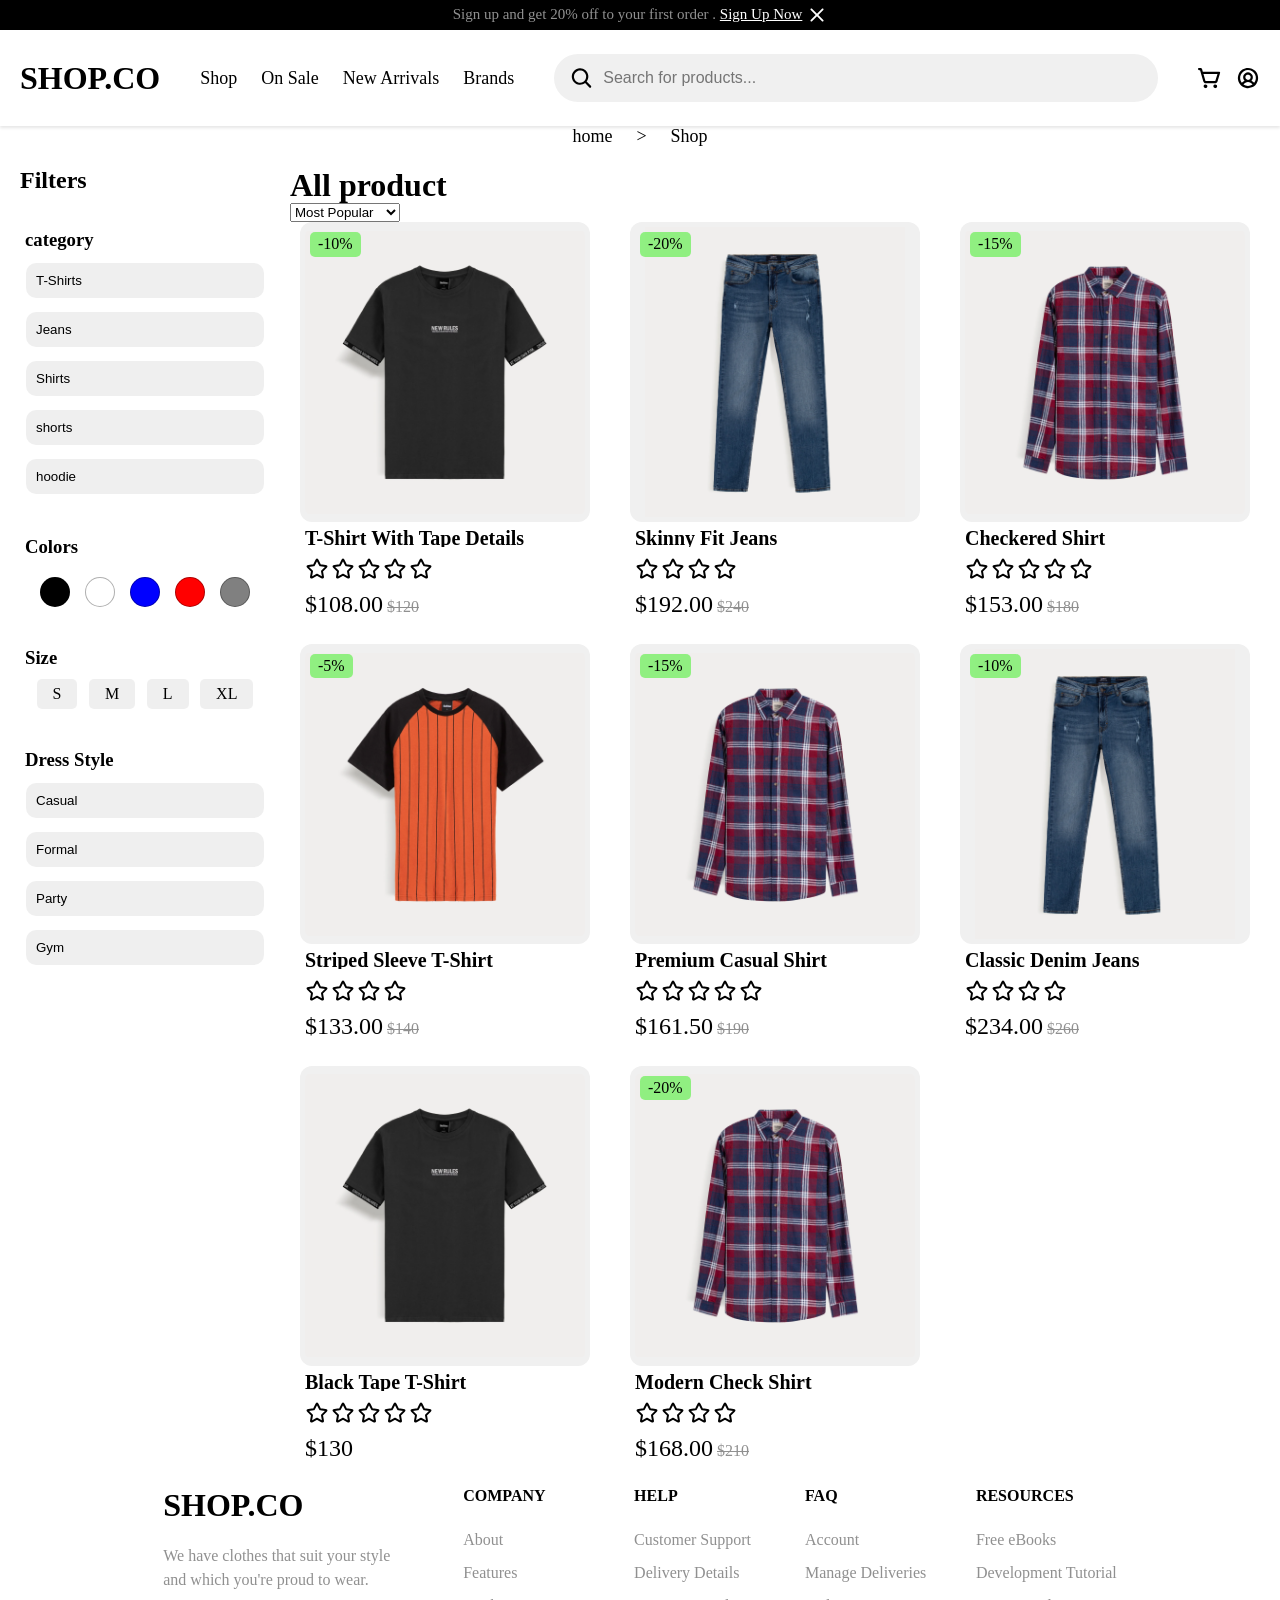
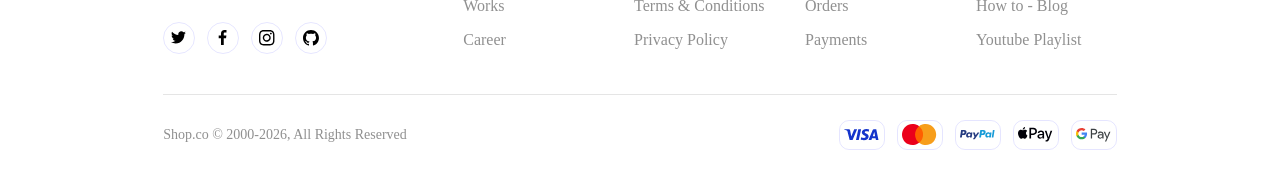
==== pages/Shop.html @ d38e72fc "refactor: unify category and style filters into single toggle function" ====
<!DOCTYPE html>
<html lang="en">

<head>
    <meta charset="UTF-8">
    <meta name="viewport" content="width=device-width, initial-scale=1.0">
    <link rel="stylesheet" href="../assets/css/variable.css">
    <link rel="stylesheet" href="../assets/css/style.css">
    <link rel="stylesheet" href="../assets/css/shop.css">
    <title>shop - SHOP.CO</title>
</head>

<body>
    <header></header>
    <main>
        <nav class="breadcrumb">
            <a href="../index.html">home</a>
            <span>></span>
            <span class="breadcrumb-current">Shop</span>
        </nav>

        <div class="shop-layout">
            <aside class="filters-sidebar">
                <h2>Filters</h2>
                <!-- category -->
                <div class="filter-group">
                    <h3>category</h3>
                    <ul class="filter-list" id="category-filter">
                        <li><button type="button" data-category="t-shirts">T-Shirts</button></li>
                        <li><button type="button" data-category="jeans">Jeans</button></li>
                        <li><button type="button" data-category="shirts">Shirts</button></li>
                        <li><button type="button" data-category="shorts">shorts</button></li>
                        <li><button type="button" data-category="hoodies">hoodie</button></li>
                    </ul>
                </div>

                <!-- colors -->
                <div class="filter-group">
                    <h3>Colors</h3>
                    <div class="color-filter-list" id="color-filter">
                        <label class="color-swatch">
                            <input type="checkbox" value="black" hidden>
                            <span style="background-color: black;"></span>
                        </label>
                        <label class="color-swatch">
                            <input type="checkbox" value="white" hidden>
                            <span style="background-color: white;"></span>
                        </label>
                        <label class="color-swatch">
                            <input type="checkbox" value="blue" hidden>
                            <span style="background-color: blue;"></span>
                        </label>
                        <label class="color-swatch">
                            <input type="checkbox" value="red" hidden>
                            <span style="background-color: red;"></span>
                        </label>
                        <label class="color-swatch">
                            <input type="checkbox" value="gray" hidden>
                            <span style="background-color: gray;"></span>
                        </label>
                    </div>
                </div>
                <!-- size -->
                <div class="filter-group">
                    <h3>Size</h3>
                    <div class="size-filter-list" id="size-filter">
                        <label class="size-swatch"><input type="checkbox" value="S" hidden><span>S</span></label>
                        <label class="size-swatch"><input type="checkbox" value="M" hidden><span>M</span></label>
                        <label class="size-swatch"><input type="checkbox" value="L" hidden><span>L</span></label>
                        <label class="size-swatch"><input type="checkbox" value="XL" hidden><span>XL</span></label>
                    </div>
                </div>
                <!-- styles -->
                <div class="filter-group">
                    <h3>Dress Style</h3>
                    <ul class="filter-list" id="style-filter">
                        <li><button type="button" data-style="casual">Casual</button></li>
                        <li><button type="button" data-style="formal">Formal</button></li>
                        <li><button type="button" data-style="party">Party</button></li>
                        <li><button type="button" data-style="gym">Gym</button></li>
                    </ul>
                </div>
            </aside>
            <div class="product-area">

                <div class="products-area-header">
                    <h1 class="product-title">All product</h1>
                    <select name="" id="" class="sort-select">
                        <option value="popular">Most Popular</option>
                        <option value="low-price">Lowest Price</option>
                        <option value="high-price">Highest Price</option>
                        <option value="high-rating">Highest Rating</option>
                    </select>
                </div>
                <div class="products-grid" id="products-grid"></div>
            </div>

        </div>
    </main>
    <footer></footer>

    <script type="module" src="../assets/js/pages/shop.js"></script>
</body>

</html>
---- assets/css/variable.css ----
:root {
  /* background colors */
  --bg-primary: #ffffff;
  --bg-secondary: #f2f0f1;
  --bg-cards-h: #f0eeed;
  --bg-cards-l: #f0f0f0;
  --bg-cards-lighter:  #00000010;
  --bg-black: #000000;

  --bor-blk-liter: #00000036;
  /* text colors */
  --txt-primary: #000;
  --txt-secondary: #909090;
  --txt-white: #ffffff;

  /* accent */
  --green-phosphory:#33f11680;
  --validation-color:#33f11680;

  /* layout */
  --header-height: 126px;
  --header-height-mobile: 100px;
}
---- assets/css/style.css ----
* {
  padding: 0;
  margin: 0;
  box-sizing: border-box;
}
button {
  cursor: pointer;
}

body {
  overflow-x: hidden;
  display: flex;
  flex-direction: column;
  align-items: center;
  font-family: Cambria, Cochin, Georgia, Times, "Times New Roman", serif;
  line-height: 1.15;
}

ul {
  list-style: none;
}
.icon svg {
  width: 100%;
  height: 100%;
  display: block;
}
header {
  width: 100%;
  display: flex;
  flex-direction: column;
  align-items: center;
  position: fixed;
  top: 0px;
  left: 0;
  right: 0;
  z-index: 2;
  background-color: var(--bg-primary);
  box-shadow: 0px 2px 3px #0000001a;
}
.alertBar {
  width: 100%;
  height: 30px;
  background-color: var(--bg-black);
  display: flex;
  align-items: center;
  justify-content: center;
  gap: 5px;
  color: var(--txt-secondary);
  font-size: clamp(12px, 2vw, 15px);

  & a {
    color: var(--txt-white);
  }

  & button {
    width: 20px;
    height: 20px;
    background-color: transparent;
    border: none;
    & object {
      pointer-events: none;
    }
  }
}
/*
---------------------------------------------------------------------------- Header
 */
.header {
  width: 100%;
  height: 96px;
  padding-inline: 20px;
  position: relative;
  display: flex;
  justify-content: space-between;
  align-items: center;
  max-width: 1320px;
  flex-wrap: wrap;
}
.logo {
  font-size: clamp(25px, 4vw, 32px);
  font-weight: 700;
  font-family: Cambria, Cochin, Georgia, Times, "Times New Roman", serif;
}
nav {
  display: flex;
  align-items: center;
  gap: 24px;
  font-size: clamp(10px, 4vw, 18px);
  font-weight: lighter;
  margin-inline: 40px;

  & a {
    text-decoration: none;
    color: var(--txt-primary);
  }
}

.nav-control-checkbox {
  display: none;
}
.nav-control-label {
  display: none;
}
.nav-control-label div {
  transition: 0.3s ease;
}

@media (max-width: 768px) {
  .header {
    height: 70px;
  }
  .logo {
    flex: 1 1 0%;
    padding-inline-start: 20px;
  }
  nav {
    position: absolute;
    z-index: 1000;
    top: 70px;
    inset-inline-start: 0;
    height: calc(100dvh - 70px);
    flex-direction: column;
    margin-inline: 0;
    width: 60%;
    background-color: var(--bg-cards-l);
    padding: 10px;
    border: 1px solid #0000001a;
    transform: translateX(-100%);
    display: none;

    transition: transform 0.5s ease-in-out;

    & a {
      padding: 15px;
      width: 100%;
      border-radius: 10px;
      border: 1px solid #0000001a;
      &:hover {
        cursor: pointer;
        background-color: #0000001a;
      }
    }
  }
  .nav-control-label {
    width: 20px;
    height: 12px;
    cursor: pointer;
    position: relative;
    display: block;

    & div {
      width: 100%;
      height: 3px;
      background-color: black;
      position: absolute;
      transform: translateY(-50%);
      border-radius: 5px;
      &:nth-child(1) {
        top: 0;
      }
      &:nth-child(2) {
        top: 50%;
      }
      &:nth-child(3) {
        top: 100%;
      }
    }
  }

  .nav-control-checkbox:checked ~ nav {
    transform: translateX(0);
    display: flex;
  }

  .nav-control-checkbox:checked ~ .nav-control-label {
    & div:nth-child(1) {
      top: 50%;
      transform: translateY(-50%) rotate(45deg);
    }
    & div:nth-child(2) {
      opacity: 0;
    }
    & div:nth-child(3) {
      top: 50%;
      transform: translateY(-50%) rotate(-45deg);
    }
  }
}
.head-tool {
  flex: 1 1 0%;
  display: flex;
  align-items: center;
  justify-content: space-between;
}
@media (max-width: 768px) {
  .head-tool {
    flex: none;
    gap: 20px;
  }
}
.search-console {
  padding: 12px;
  padding-inline: 16px;
  border-radius: 50px;
  background-color: var(--bg-cards-l);
  display: flex;
  align-items: center;
  flex: 1 1 0%;

  & input {
    border: none;
    background-color: transparent;
    padding-inline-start: 10px;
    outline: none;
    width: 100%;
    height: 100%;
    font-size: clamp(10px, 4vw, 16px);
  }
}
@media (max-width: 768px) {
  .search-console {
    background-color: transparent;
    flex: none;
    padding: 0px;
  }
  .search-console input {
    display: none;
  }
}
.icon-search {
  width: 24px;
  height: 24px;
  background-color: transparent;
  border: none;
  & object {
    pointer-events: none;
    opacity: 0.4;
  }
}
@media (max-width: 768px) {
  .icon-search object {
    opacity: 1;
  }
}
.cart-and-prof-cover {
  display: flex;
  align-items: center;
  justify-content: center;
  gap: 14px;
  margin-inline-start: 40px;
}

@media (max-width: 768px) {
  .cart-and-prof-cover {
    margin-inline-start: 0;
  }
}

.head-cart,
.head-prof {
  width: 24px;
  height: 24px;
  background-color: transparent;
  border: none;
  & object {
    pointer-events: none;
  }
}
/*
---------------------------------------------------------------------------- main
 */

main {
  width: 100%;
  display: flex;
  flex-direction: column;
  align-items: center;
  margin-top: var(--header-height);
}
@media (max-width: 768px) {
  main {
    margin-top: var(--header-height-mobile);
  }
}
.hero {
  width: 100%;
  display: flex;
  justify-content: center;
  overflow: hidden;
  background-color: var(--bg-secondary);
}
.max-width-cover {
  display: flex;
  width: 100%;
  max-width: 1320px;
  height: 100%;
}
.info {
  width: 50%;
  padding-top: 60px;
  padding-bottom: 120px;
  display: flex;
  flex-direction: column;
  justify-content: space-between;
  padding-inline: 20px;
  & div {
    width: 100%;
  }
}
.hero-bold-text {
  font-size: clamp(20px, 5vw, 64px);
  font-weight: bold;
}
.hero-description {
  font-size: clamp(10px, 4vw, 16px);
  color: var(--txt-secondary);
}

.hero-btn-shop-now {
  width: 210px;
  height: 50px;
  border-radius: 60px;
  color: var(--txt-white);
  background-color: var(--bg-black);
  border: none;
}

.key-features-cover {
  display: flex;
  align-items: center;
  justify-content: space-evenly;

  & div {
    display: flex;
    flex-direction: column;
    font-size: clamp(15px, 5vw, 40px);

    & small {
      font-size: clamp(12px, 4vw, 15px);
    }
  }
}
.hero-image {
  width: 50%;
  position: relative;

  & img {
    width: 100%;
    height: 100%;
    display: block;
    object-fit: cover;
    object-position: bottom;
    user-select: none;
  }
}
.obj-star-1 {
  position: absolute;
  top: 86px;
  inset-inline-end: 20px;
  width: 90px;
  user-select: none;
}
.obj-star-2 {
  position: absolute;
  top: 280px;
  inset-inline-start: 20px;
  width: 46px;
  user-select: none;
}

@media (min-width: 769px) and (max-width: 1025px) {
  .obj-star-1 {
    inset-inline-end: 20px;
  }

  .obj-star-2 {
    inset-inline-start: 20px;
  }
  .info {
    padding: 20px 10px;
  }
}
@media (max-width: 768px) {
  .max-width-cover {
    flex-direction: column;
  }
  .info {
    width: 100%;
    padding: 40px 20px;
    gap: 25px;
    justify-content: flex-start;
  }
  .hero-image {
    width: 100%;
    height: auto;
  }
  .hero-bold-text {
    line-height: 1;
  }
  .obj-star-1 {
    width: 60px;
    top: 40px;
    inset-inline-end: 20px;
  }

  .obj-star-2 {
    width: 40px;
    top: 220px;
    inset-inline-start: 20px;
  }
}
@media (max-width: 600px) {
  .key-features-cover {
    display: grid;
    grid-template-columns: repeat(2, 1fr);
    gap: 20px;
    & div:last-child {
      grid-column: span 2;
    }
  }
}

/* 
---------------------------------------------------------------------------- companies 
*/

.companies {
  width: 100%;
  height: auto;
  padding-block: 30px;
  background-color: var(--bg-black);
  display: flex;
  align-items: center;
  justify-content: space-evenly;
  flex-wrap: wrap;
}
/* vectosr */
.obj-versace {
  height: 36px;
  width: 167px;
}
.obj-zara {
  width: 91px;
  height: 38px;
}

.obj-gucci {
  width: 156px;
  height: 36px;
}

.obj-prada {
  width: 194px;
  height: 32px;
}

@media (max-width: 768px) {
  .companies {
    padding-block: 10px;
  }
  .obj-versace {
    width: 100px;
  }
  .obj-zara {
    width: 50px;
  }
  .obj-gucci {
    width: 95px;
  }
  .obj-prada {
    width: 100px;
  }
}
/* 
---------------------------------------------------------------------------- new arrivals 
*/

.product-section {
  width: 100%;
  display: flex;
  justify-content: center;
  padding-block: 30px;
}
.product-section-container {
  width: 100%;
  max-width: 1320px;
  display: flex;
  flex-direction: column;
  align-items: center;
  gap: 50px;
}
.product-section-title {
  font-size: clamp(14px, 4vw, 48px);
  font-weight: bold;
}
/* slider */

.slider-wrapper {
  width: 100%;
  position: relative;
}
.slider-viewport {
  width: 100%;
  overflow: hidden;
}
/* ul */
.slider-track {
  --items-per-view: 4;

  width: 100%;
  display: flex;
  align-items: center;
  justify-content: flex-start;
  padding: 0;
  margin: 0;
  list-style: none;
  transition: transform 0.5s ease-in-out;
}

/* tablet */
@media (max-width: 900px) {
  .slider-track {
    --items-per-view: 2;
  }
}
/* mobile */
@media (max-width: 600px) {
  .slider-track {
    --items-per-view: 1;
  }
}
/* li */
.product-card {
  flex: 0 0 calc((100% / var(--items-per-view)) - 20px);
  margin: 0 10px;
  box-sizing: border-box;
}
.prd-card-img {
  width: 100%;
  height: 300px;
  padding: 5px;
  overflow: hidden;
  background-color: var(--bg-cards-l);
  border-radius: 12px;
  display: flex;
  align-items: center;
  justify-content: center;
  position: relative;

  & img {
    width: 100%;
    height: 100%;
    border-radius: 10px;
    object-fit: contain;
    object-position: center;
    user-select: none;
  }
}
.discount-badge {
  position: absolute;
  top: 10px;
  inset-inline-start: 10px;
  padding: 3px 8px;
  border-radius: 5px;
  background-color: var(--green-phosphory);
}
.product-info {
  width: 100%;
  padding: 5px;
  display: flex;
  flex-direction: column;
  gap: 10px;
}
.product-name {
  font-weight: bold;
  font-size: clamp(14px, 4vw, 20px);

  height: 20px;
  display: -webkit-box;
  line-clamp: 2;
  -webkit-line-clamp: 2;
  -webkit-box-orient: vertical;
  overflow: hidden;
}
/* استایل ستاره ها */
.stars-container,
.review-rating {
  display: flex;
  align-items: center;
  gap: 2px;
}

.rating-star {
  width: 24px;
  height: 24px;
}

.rating-star object {
  width: 100%;
  height: 100%;
  pointer-events: none;
}

.price {
  font-size: clamp(14px, 4vw, 24px);
}

.old-price {
  color: var(--txt-secondary);
  text-decoration: line-through;
}

/*slider btn */

.slider-btn-container {
  display: flex;
  gap: 8px;
}
.slider-arrow {
  width: 35px;
  height: 35px;
  display: flex;
  align-items: center;
  justify-content: center;
  border: none;
  color: var(--txt-primary);
  cursor: pointer;
  border-radius: 50%;
  background-color: var(--bg-secondary);
  box-shadow: 1px 1px 2px rgba(131, 129, 129, 0.726);
  padding: 5px;
  user-select: none;
  transition: all 0.3s;

  &:hover {
    transform: scale(1.1);
  }
}

.slider-arrow span {
  width: 100%;
  height: 100%;
  pointer-events: none;
}

.slider-arrow:disabled {
  opacity: 0.5;
  cursor: not-allowed;
  background-color: var(--bg-cards-l);
  transform: scale(1);
}
/* 
---------------------------------------------------------------------------- Dress Style
*/
.dress-style-section {
  width: 100%;
  display: flex;
  justify-content: center;
  padding-block: 60px;
}

.dress-style-container {
  width: 100%;
  max-width: 1320px;
  padding: 40px;
  border-radius: 20px;
  background-color: var(--bg-secondary);
}

.dress-style-title {
  text-align: center;
  font-size: clamp(24px, 4vw, 48px);
  font-weight: bold;
  margin-bottom: 50px;
}

.dress-style-grid {
  display: grid;
  grid-template-columns: repeat(3, 1fr);
  gap: 20px;
}

.dress-style-card {
  min-height: 250px;
  border-radius: 20px;
  background-color: white;
  padding: 25px;
  color: var(--txt-primary);
  text-decoration: none;
  background-repeat: no-repeat;
  background-size: cover;
}
.dress-style-card h3 {
  font-size: clamp(20px, 4vw, 24px);
  font-weight: bold;
}
.dress-style-card--formal,
.dress-style-card--party {
  grid-column: span 2;
}

.dress-style-card--casual {
  background-image: url("../imgs/layout/casual-dress-style.png");
  background-position: right center;
}

.dress-style-card--formal {
  background-image: url("../imgs/layout/formal-dress-style.png");
  background-position: center;
}

.dress-style-card--party {
  background-image: url("../imgs/layout/party-dress-style.png");
  background-position: center;
}

.dress-style-card--gym {
  background-image: url("../imgs/layout/gym-dress-style.png");
  background-position: right center;
}

@media (max-width: 1350px) {
  .dress-style-section {
    padding-inline: 10px;
  }
}
@media (max-width: 700px) {
  .dress-style-section {
    padding-block: 30px;
  }
  .dress-style-container {
    padding: 24px;
    border-radius: 16px;
  }
  .dress-style-title {
    margin-bottom: 30px;
  }

  .dress-style-grid {
    grid-template-columns: 1fr;
    gap: 16px;
  }

  .dress-style-card {
    min-height: 190px;
    border-radius: 15px;
    padding: 20px;
  }

  .dress-style-card--formal,
  .dress-style-card--party {
    grid-column: auto;
  }
}

/* 
---------------------------------------------------------------------------- Reviews
*/

.reviews-section {
  width: 100%;
  display: flex;
  justify-content: center;
  padding-block: 60px;
}
.reviews-container {
  width: 100%;
  max-width: 1320px;
}
.reviews-header {
  display: flex;
  align-items: center;
  justify-content: space-between;
  margin-bottom: 40px;
}
.reviews-title {
  font-size: clamp(24px, 4vw, 48px);
  font-weight: bold;
}
.reviews-controls {
  display: flex;
  gap: 10px;
}

.reviews-viewport {
  width: 100%;
  overflow: hidden;
}
.reviews-track {
  --items-per-view: 3;
  display: flex;
  padding: 0;
  margin: 0;
  transition: transform 0.5s ease-in-out;
}

.review-card {
  flex: 0 0 calc((100% / var(--items-per-view)) - 20px);
  margin: 0 10px;
  min-height: 240px;
  padding: 28px;
  border: 1px solid #0000001a;
  border-radius: 20px;
  display: flex;
  flex-direction: column;
  gap: 15px;
}

@media (max-width: 1350px) {
  .reviews-section {
    padding-inline: 10px;
  }
}
@media (max-width: 900px) {
  .reviews-track {
    --items-per-view: 2;
  }
}

@media (max-width: 600px) {
  .reviews-track {
    --items-per-view: 1;
  }
}

.review-customer {
  display: flex;
  align-items: center;
  gap: 6px;
}

.review-customer h3 {
  font-size: clamp(14px, 4vw, 24px);
}

.review-card p {
  color: var(--txt-secondary);
  font-size: 16px;
  line-height: 1.4;
}

/* 
---------------------------------------------------------------------------- Newsletter
*/
.newsletter-section {
  width: 100%;
  display: flex;
  justify-content: center;
  padding-inline: 20px;
}

.newsletter-container {
  width: 100%;
  max-width: 1320px;
  display: flex;
  align-items: center;
  justify-content: space-between;
  gap: 40px;
  padding: 40px 60px;
  border-radius: 20px;
  background-color: var(--bg-black);
}

.newsletter-title {
  max-width: 600px;
  color: var(--txt-white);
  font-size: clamp(24px, 4vw, 40px);
  font-weight: bold;
}

.newsletter-form {
  width: min(350px, 100%);
  display: flex;
  flex-direction: column;
  gap: 12px;
}

.newsletter-input-wrapper {
  height: 50px;
  display: flex;
  align-items: center;
  padding-inline: 16px;
  gap: 10px;
  border-radius: 50px;
  background-color: var(--bg-white);
}

.newsletter-input-wrapper span {
  width: 21px;
  height: 16px;
}
.newsletter-input-wrapper input {
  width: 100%;
  border: none;
  outline: none;
  background-color: transparent;
  color: var(--txt-white);
  font-size: 16px;
}

.newsletter-button {
  height: 50px;
  border: none;
  border-radius: 50px;
  color: var(--txt-primary);
  font-size: 16px;
  font-weight: bold;
}

@media (max-width: 700px) {
  .newsletter-container {
    flex-direction: column;
    align-items: stretch;
    padding: 30px 20px;
  }
  .newsletter-form {
    width: 100%;
  }
}

.newsletter-message {
  color: var(--validation-color);
}
/*
---------------------------------------------------------------------------- Footer
*/

.footer {
  width: 100%;
  margin-top: 80px;
  background-color: var(--bg-secondary);
  padding-top: 60px;
  padding-inline: 20px;
}

.footer-container {
  width: 100%;
  max-width: 1320px;
  margin-inline: auto;
  display: flex;
  justify-content: space-between;
  gap: 50px;
}

.footer-brand {
  max-width: 250px;
}

.footer-logo {
  font-size: 32px;
  font-weight: bold;
}

.footer-brand p {
  margin-top: 20px;
  color: var(--txt-secondary);
  line-height: 1.5;
}

.footer-links {
  flex: 1;
  display: grid;
  grid-template-columns: repeat(4, 1fr);
  gap: 30px;
}

.footer-column {
  display: flex;
  flex-direction: column;
  gap: 15px;
}

.footer-column h3 {
  font-size: 16px;
  margin-bottom: 10px;
}

.footer-column a {
  color: var(--txt-secondary);
  text-decoration: none;
}

.footer-socials {
  display: flex;
  gap: 12px;
  margin-top: 30px;
}

.footer-socials a {
  width: 32px;
  height: 32px;
  border-radius: 50%;
  background-color: var(--bg-white);
  display: flex;
  align-items: center;
  justify-content: center;
  border: 1px solid #0000ff1a;
}

.footer-socials span {
  width: 16px;
  height: 16px;
  pointer-events: none;
}

.footer-bottom {
  width: 100%;
  max-width: 1320px;

  margin: 40px auto 0;
  padding: 25px 0;

  border-top: 1px solid rgba(0, 0, 0, 0.1);

  display: flex;
  justify-content: space-between;
  align-items: center;
}

.footer-bottom p {
  color: var(--txt-secondary);
  font-size: 14px;
}

.payment-methods {
  display: flex;
  gap: 12px;
}

.payment-methods a {
  cursor: pointer;
  width: 46px;
  height: 30px;
  background-color: var(--bg-white);
  border: 1px solid #0000ff1a;
  border-radius: 10px;
  display: flex;
  align-items: center;
  justify-content: center;
}
.payment-methods a span {
  width: 35px;
  pointer-events: none;
}

@media (max-width: 900px) {
  .footer-container {
    flex-direction: column;
  }

  .footer-brand {
    max-width: 100%;
  }

  .footer-links {
    grid-template-columns: repeat(2, 1fr);
  }
}
@media (max-width: 500px) {
  .footer {
    padding-inline: 20px;
  }

  .footer-links {
    grid-template-columns: 1fr;
  }

  .footer-bottom {
    flex-direction: column;
    gap: 20px;
    text-align: center;
  }
}
---- assets/css/shop.css ----
/* .breadcrumb {
}
.breadcrumb-current {
} */
.shop-layout {
  display: flex;
  gap: 20px;
  width: 100%;
  max-width: 1320px;
  padding: 20px;
}
.filters-sidebar {
  width: 250px;
  flex-shrink: 0;
  display: flex;
  flex-direction: column;
  justify-content: start;
  gap: 30px;
}
.product-area {
  flex: 1;
}
/* .products-area-header {
}
.product-title {
}
.sort-select {
} */
.products-grid {
  display: grid;
  grid-template-columns: repeat(3, 1fr);
  gap: 20px;
  list-style: none;
}
/* filters */
.filter-group {
  display: flex;
  flex-direction: column;
  padding: 5px;
}
/* filter list */

.filter-list li {
  width: 100%;
  border-radius: 10px;
  margin-top: 10px;
  border: 1px solid transparent;
}
.filter-list li:hover {
  border-color: var(--bor-blk-liter);
}
.filter-list button {
  width: 100%;
  background-color: var(--bg-cards-lighter);
  border-radius: 10px;
  text-align: start;
  border: none;
  padding-block: 10px;
  padding-inline-start: 10px;
  margin-block: 1px;
  transition: 0.3s ease;
  position: relative;
}
.filter-list button.active {
  scale: 1.1;
  font-weight: bold;
  padding-inline-start: 15px;
  color: var(--txt-white);
  background-color: var(--bg-black);
}

/* filter color */
.color-filter-list {
  width: 100%;
  display: flex;
  align-items: center;
  justify-content: space-evenly;
  margin-top: 20px;
}
.color-swatch {
  width: 30px;
  height: 30px;
  border-radius: 50%;
  display: flex;
  align-items: center;
  justify-content: center;
  position: relative;

  & span {
    width: 100%;
    height: 100%;
    border-radius: 50%;
    border: 1px solid #00000050;
    display: flex;
    justify-content: center;
    align-items: center;
    position: relative;
  }
}
.color-swatch span::after {
  content: "";
  position: absolute;
  width: 0;
  height: 3px;
  border-radius: 9999px;
  background-color: gray;
  bottom: -10px;
  opacity: 0;
  transition: width 0.3s ease;
}
.color-swatch input:checked + span::after {
  width: 15px;
  opacity: 1;
}

/* filter size */
.size-filter-list {
  margin-top: 10px;
  display: flex;
  align-items: center;
  justify-content: space-evenly;
}
.size-swatch {
  width: fit-content;
  height: fit-content;
  display: flex;
  align-items: center;
  justify-content: center;
}

.size-swatch span {
  padding-block: 5px;
  padding-inline: 15px;
  border-radius: 5px;
  cursor: pointer;
  background-color: #00000010;
  border: 1px solid transparent;
  transition:
    border 0.3s ease,
    color 0.3s ease,
    background-color 0.3s ease;
  &:hover {
    border-color: var(--bor-blk-liter);
  }
}

.size-swatch input:checked + span {
  background-color: var(--bg-black);
  color: var(--txt-white);
  border-color: var(--bg-black);
}
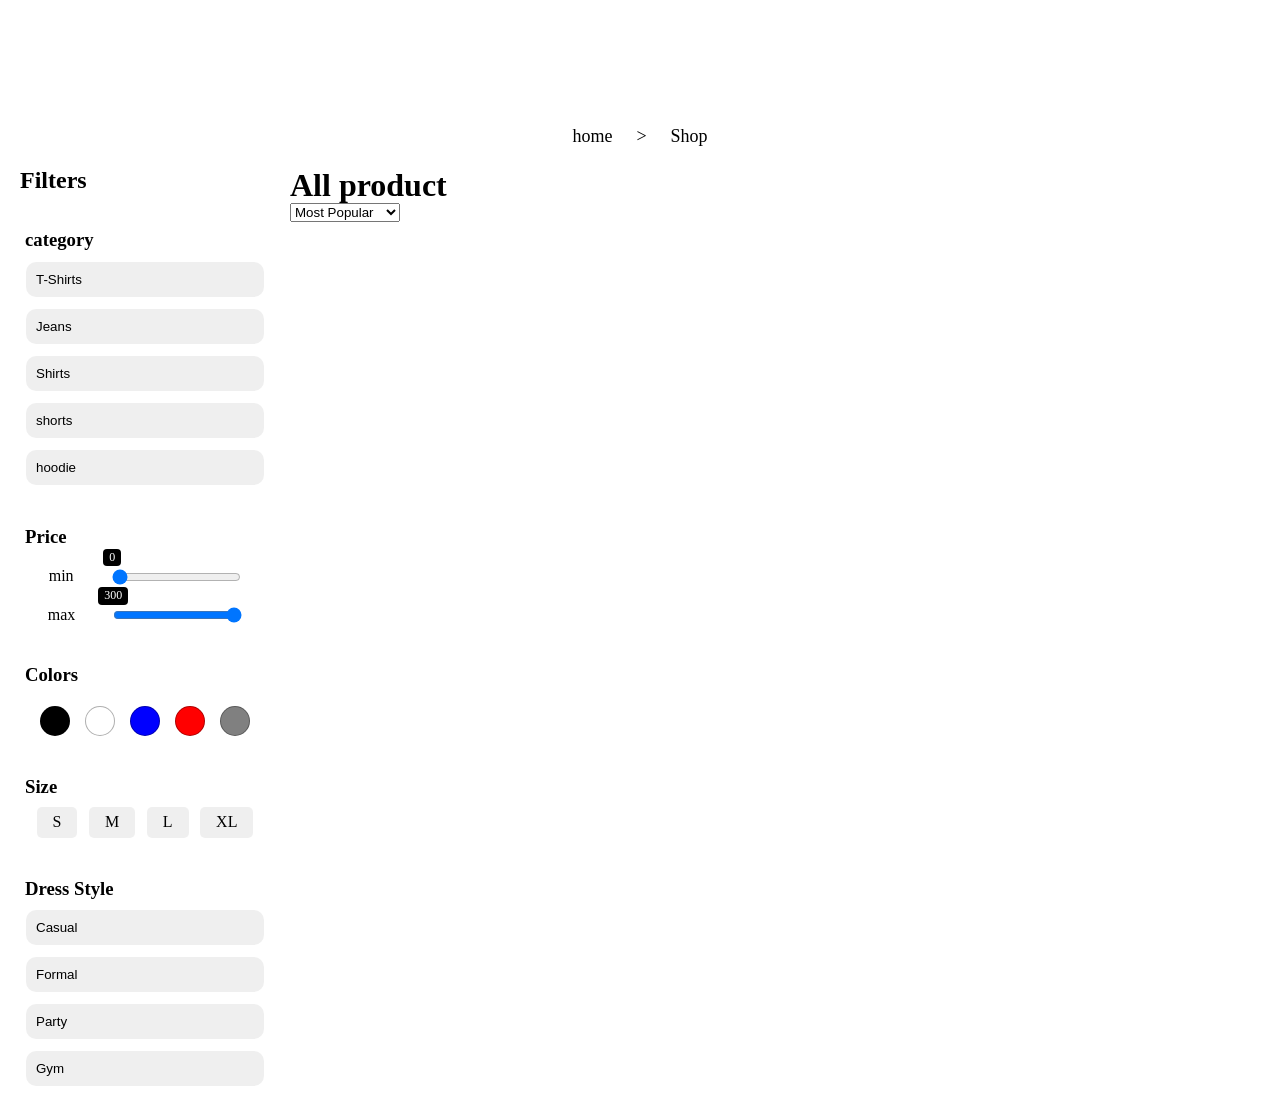
==== commit 7cac2587: "feat: add price range filter with debounced apply and tooltip" ====
--- a/pages/Shop.html
+++ b/pages/Shop.html
@@ -33,7 +33,34 @@
                         <li><button type="button" data-category="hoodies">hoodie</button></li>
                     </ul>
                 </div>
+                <!-- price -->
+                <div class="filter-group">
+                    <h3>Price</h3>
+                    <div class="price-filter">
 
+                        <div class="price-range-row">
+                            <div class="range-wrapper">
+                                <span class="price-label">min </span>
+                                <div class="range-cover">
+                                    <input type="range" id="min-price" min="0" max="300" value="0">
+                                    <span class="price-tooltip" id="min-price-tooltip">0</span>
+                                </div>
+
+                            </div>
+                        </div>
+
+                        <div class="price-range-row">
+                            <div class="range-wrapper">
+                                <span class="price-label">max </span>
+                                <div class="range-cover">
+                                    <input type="range" id="max-price" min="0" max="300" value="300">
+                                    <span class="price-tooltip" id="max-price-tooltip">300</span>
+                                </div>
+                            </div>
+                        </div>
+
+                    </div>
+                </div>
                 <!-- colors -->
                 <div class="filter-group">
                     <h3>Colors</h3>
--- a/assets/css/shop.css
+++ b/assets/css/shop.css
@@ -57,7 +57,6 @@
   border: none;
   padding-block: 10px;
   padding-inline-start: 10px;
-  margin-block: 1px;
   transition: 0.3s ease;
   position: relative;
 }
@@ -85,6 +84,7 @@
   align-items: center;
   justify-content: center;
   position: relative;
+  cursor: pointer;
 
   & span {
     width: 100%;
@@ -149,3 +149,34 @@
   color: var(--txt-white);
   border-color: var(--bg-black);
 }
+/* price filter */
+.price-range-row {
+  width: 100%;
+  margin-top: 20px;
+}
+
+.range-wrapper {
+  width: 100%;
+  margin-top: 10px;
+  display: flex;
+  align-items: center;
+  justify-content: space-evenly;
+  gap: 15px;
+}
+.range-cover {
+  width: fit-content;
+  position: relative;
+  display: flex;
+  align-items: end;
+}
+.price-tooltip {
+  position: absolute;
+  top: -20px;
+  transform: translateX(-50%);
+  background-color: var(--bg-black);
+  color: var(--txt-white);
+  padding: 2px 6px;
+  border-radius: 4px;
+  font-size: 12px;
+  white-space: nowrap;
+}
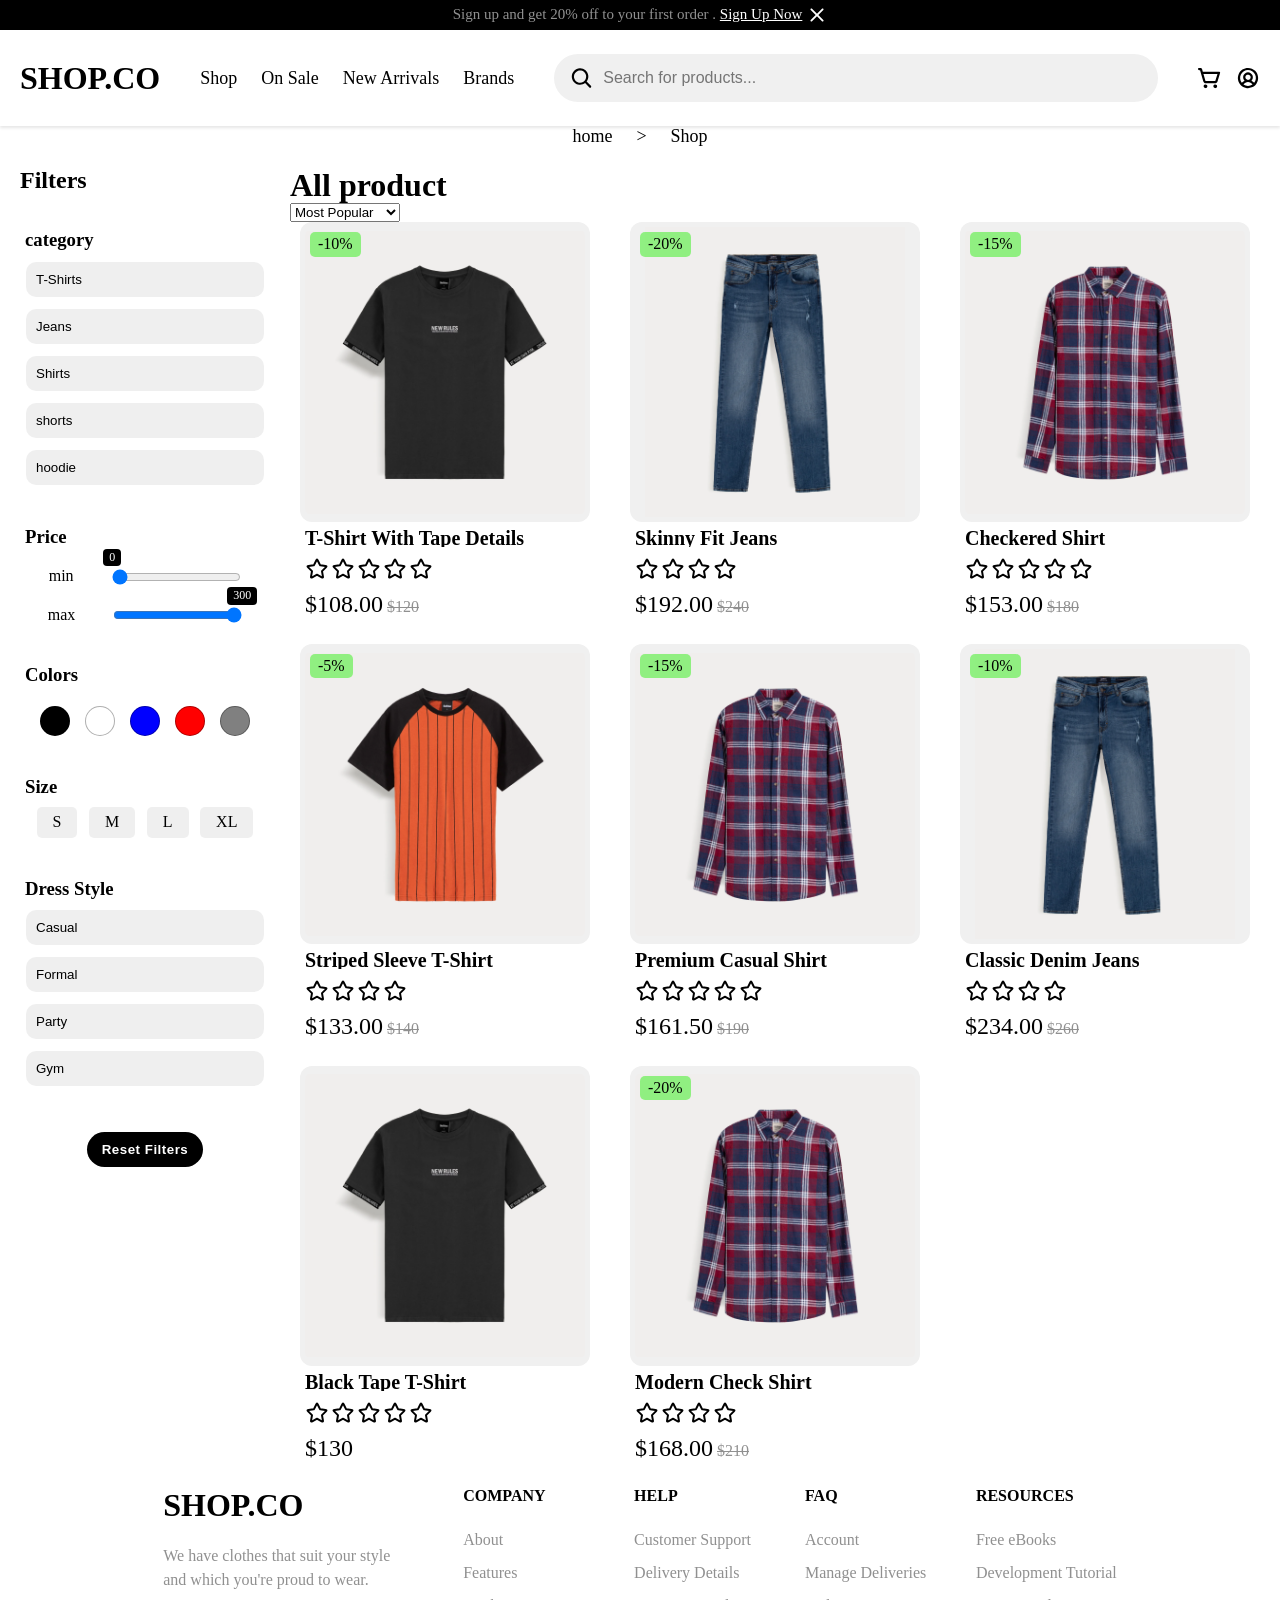
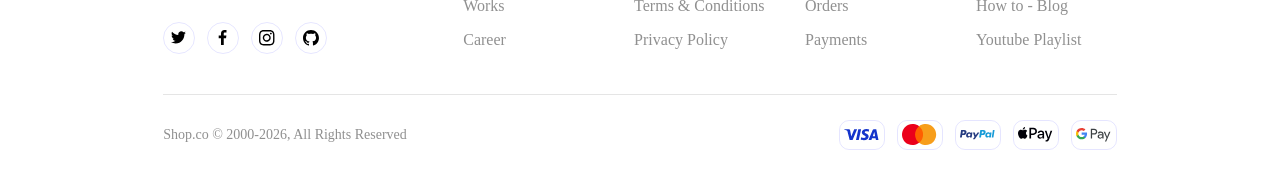
==== commit a6420138: "feat: add reset filters button and cache SVG requests for performance" ====
--- a/pages/Shop.html
+++ b/pages/Shop.html
@@ -107,6 +107,11 @@
                         <li><button type="button" data-style="gym">Gym</button></li>
                     </ul>
                 </div>
+                <!-- reset button -->
+                 <div class="control-filters-cover">
+
+                     <button type="button" id="reset-filters-btn">Reset Filters</button>
+                 </div>
             </aside>
             <div class="product-area">
 
--- a/assets/css/shop.css
+++ b/assets/css/shop.css
@@ -32,6 +32,17 @@
   gap: 20px;
   list-style: none;
 }
+
+.empty-state {
+  width: 100%;
+  display: flex;
+  flex-direction: column;
+  align-items: center;
+  justify-content: center;
+  padding: 60px 20px;
+  grid-column: 1/-1;
+}
+
 /* filters */
 .filter-group {
   display: flex;
@@ -180,3 +191,21 @@
   font-size: 12px;
   white-space: nowrap;
 }
+
+/* reset button */
+.control-filters-cover {
+  width: 100%;
+  display: flex;
+  align-items: center;
+  justify-content: center;
+  padding: 10px 5px;
+}
+#reset-filters-btn {
+  padding: 10px 15px;
+  border-radius: 9999px;
+  border: none;
+  background-color: var(--bg-black);
+  color: var(--txt-white);
+  font-weight: bold;
+  letter-spacing: 0.5px;
+}
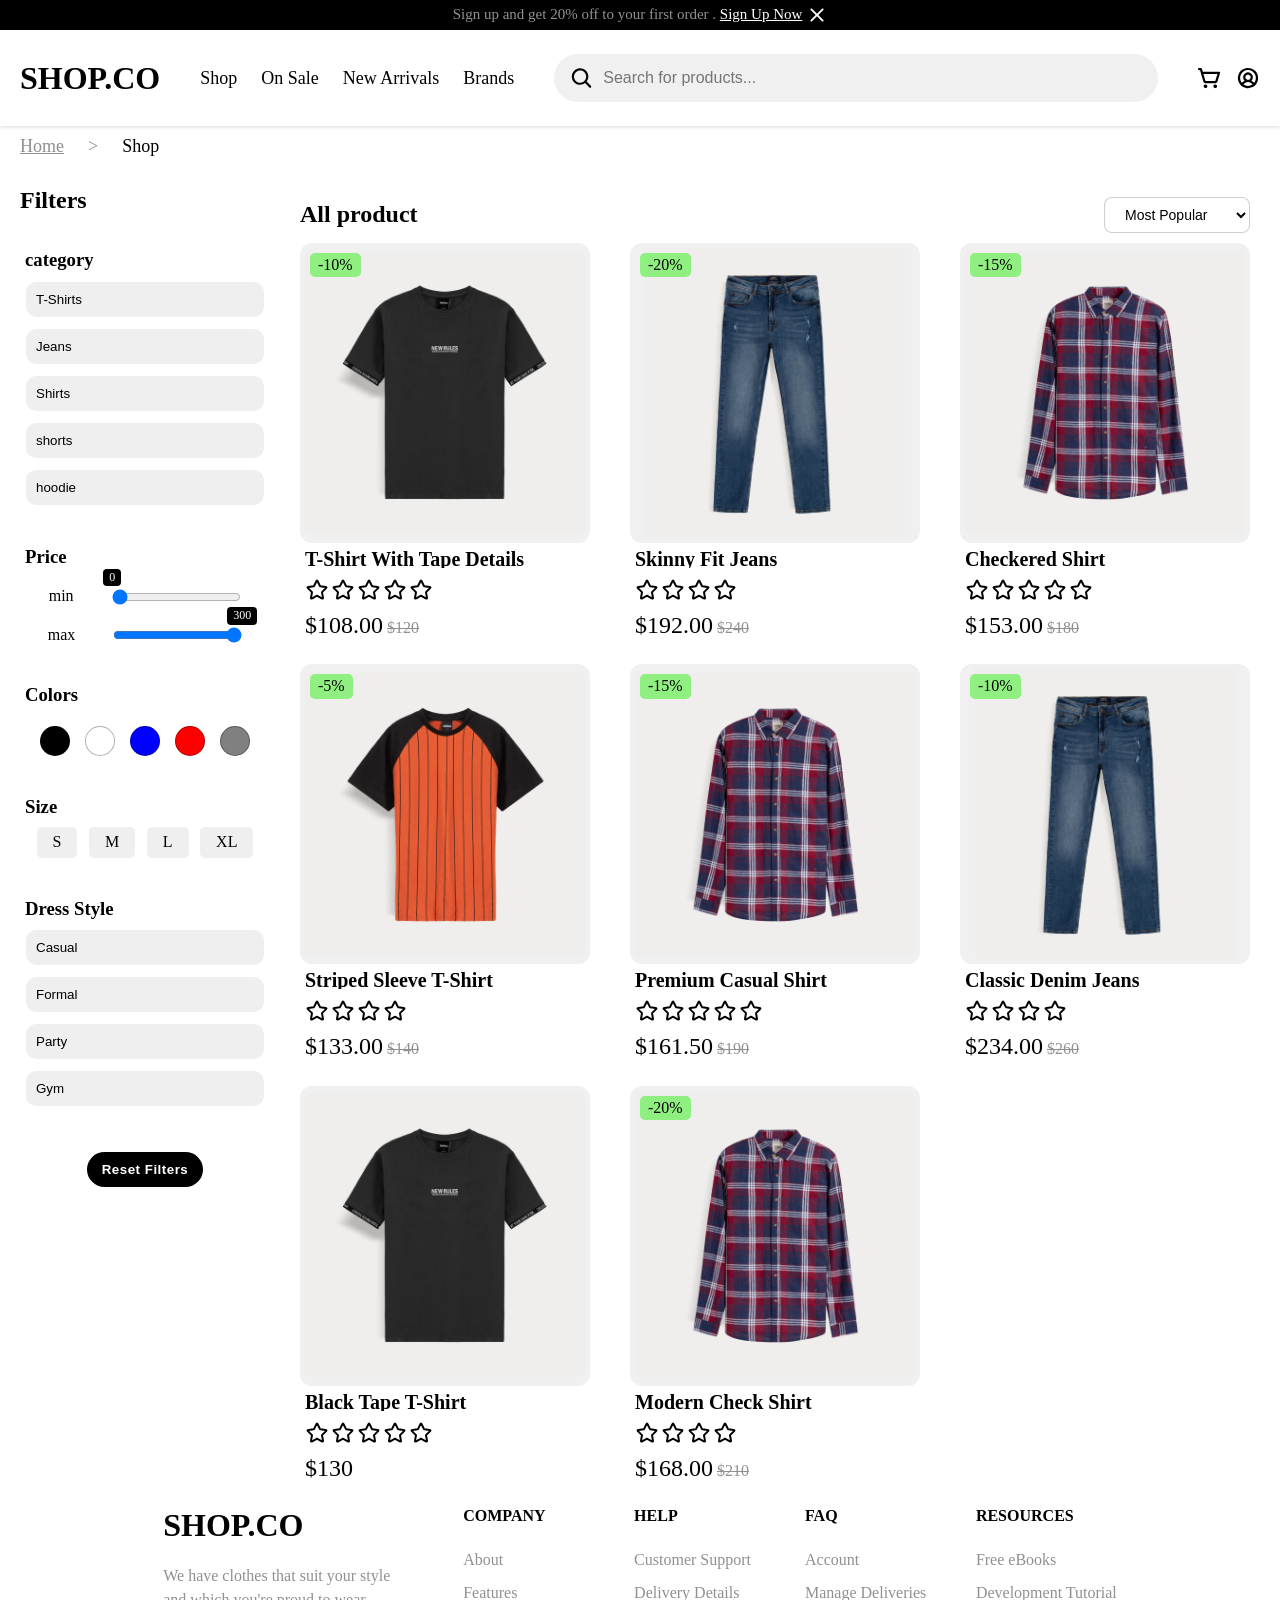
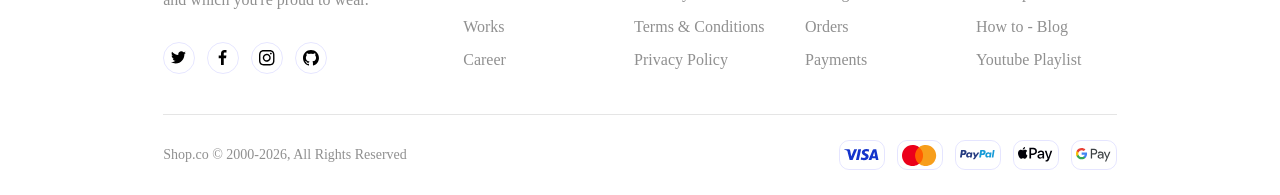
==== commit 9734bc34: "style: add breadcrumb and sort dropdown styling" ====
--- a/pages/Shop.html
+++ b/pages/Shop.html
@@ -14,7 +14,7 @@
     <header></header>
     <main>
         <nav class="breadcrumb">
-            <a href="../index.html">home</a>
+            <a href="../index.html">Home</a>
             <span>></span>
             <span class="breadcrumb-current">Shop</span>
         </nav>
@@ -108,10 +108,10 @@
                     </ul>
                 </div>
                 <!-- reset button -->
-                 <div class="control-filters-cover">
+                <div class="control-filters-cover">
 
-                     <button type="button" id="reset-filters-btn">Reset Filters</button>
-                 </div>
+                    <button type="button" id="reset-filters-btn">Reset Filters</button>
+                </div>
             </aside>
             <div class="product-area">
 
--- a/assets/css/shop.css
+++ b/assets/css/shop.css
@@ -1,7 +1,19 @@
-/* .breadcrumb {
+.breadcrumb {
+  padding: 10px 20px;
+  width: 100%;
+  max-width: 1320px;
+  display: flex;
+  align-items: center;
+  color: var(--txt-secondary);
+
+  & a {
+    color: var(--txt-secondary);
+    text-decoration: underline;
+  }
 }
 .breadcrumb-current {
-} */
+  color: var(--txt-primary);
+}
 .shop-layout {
   display: flex;
   gap: 20px;
@@ -20,12 +32,34 @@
 .product-area {
   flex: 1;
 }
-/* .products-area-header {
+.products-area-header {
+  display: flex;
+  align-items: center;
+  justify-content: space-between;
+  padding: 10px;
 }
 .product-title {
+  font-size: x-large;
 }
 .sort-select {
-} */
+  padding: 8px 16px;
+  border: 1px solid #00000030;
+  border-radius: 8px;
+  background-color: var(--bg-primary);
+  color: var(--txt-primary);
+  font-size: 14px;
+  cursor: pointer;
+  outline: none;
+  transition: border-color 0.2s ease;
+}
+
+.sort-select:hover {
+  border-color: #00000060;
+}
+
+.sort-select:focus {
+  border-color: var(--bg-black);
+}
 .products-grid {
   display: grid;
   grid-template-columns: repeat(3, 1fr);
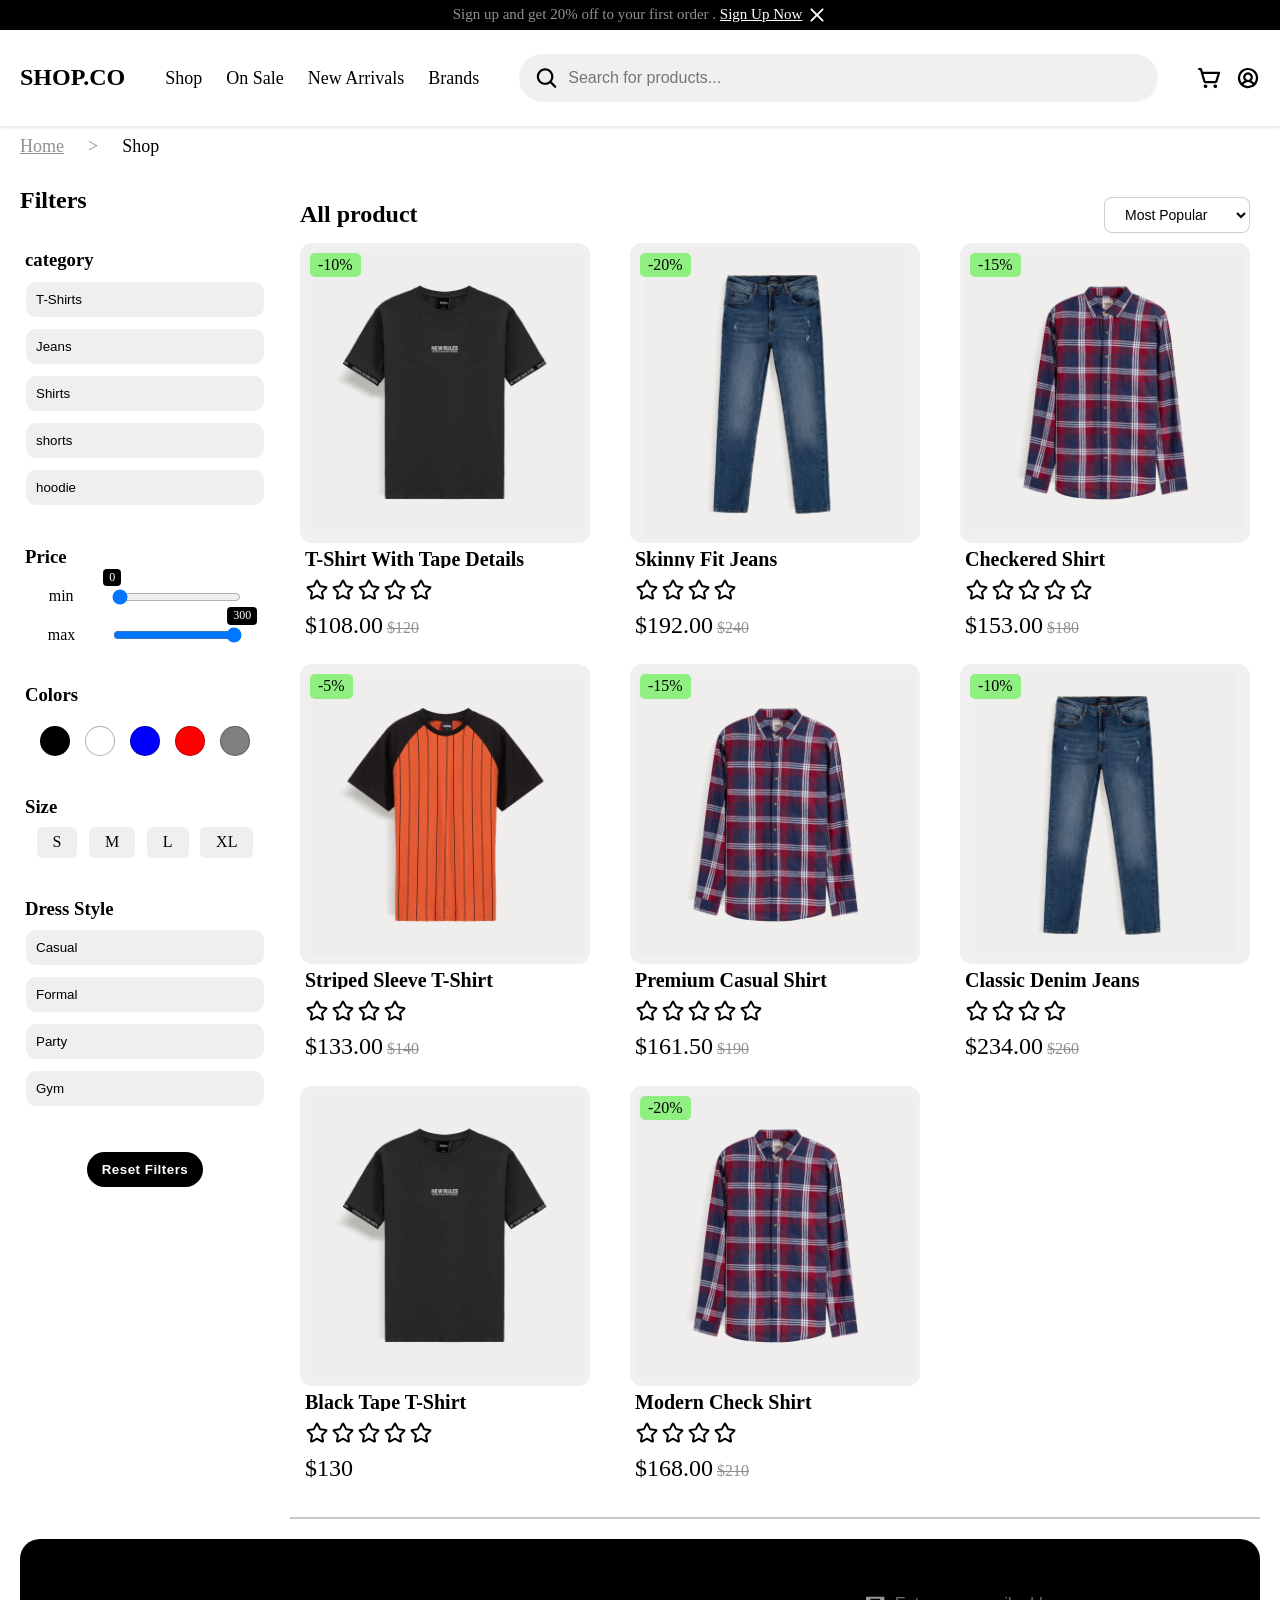
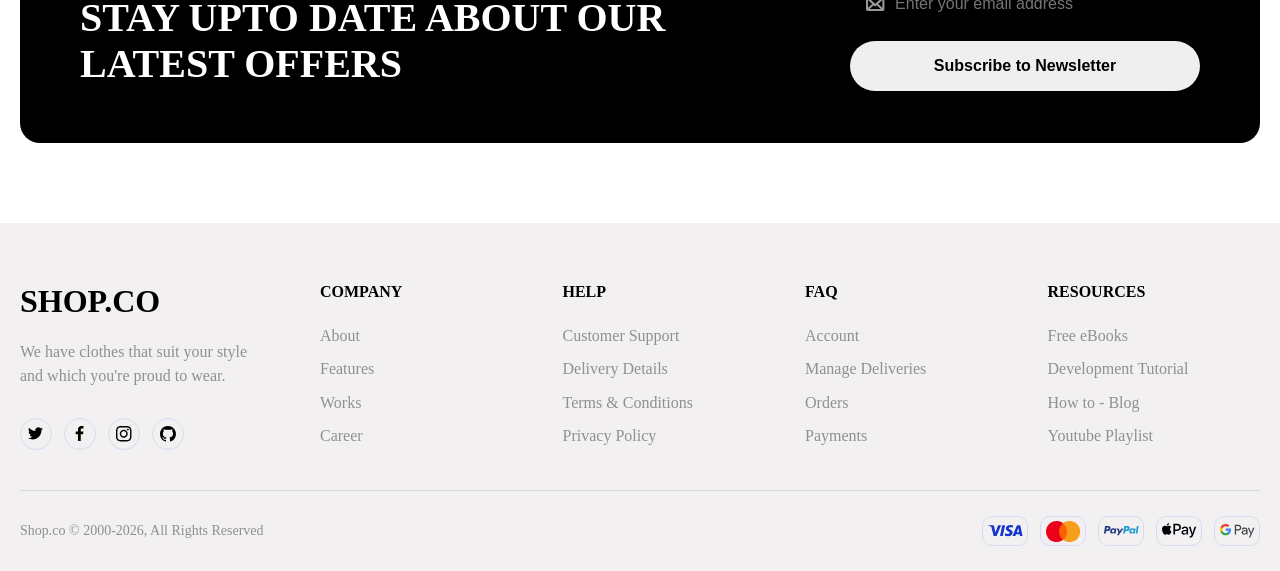
==== commit ca8f338b: "feat: add newsletter section to shop page via shared module - create layout/newsletter.js with rende" ====
--- a/pages/Shop.html
+++ b/pages/Shop.html
@@ -128,8 +128,10 @@
             </div>
 
         </div>
+        <!--newsletter  -->
+        <section class="newsletter-section"></section>
     </main>
-    <footer></footer>
+    <footer class="footer"></footer>
 
     <script type="module" src="../assets/js/pages/shop.js"></script>
 </body>
--- a/assets/css/variable.css
+++ b/assets/css/variable.css
@@ -6,6 +6,8 @@
   --bg-cards-l: #f0f0f0;
   --bg-cards-lighter:  #00000010;
   --bg-black: #000000;
+
+  --shado-black:#0000001a;
 
   --bor-blk-liter: #00000036;
   /* text colors */
--- a/assets/css/style.css
+++ b/assets/css/style.css
@@ -35,7 +35,7 @@
   right: 0;
   z-index: 2;
   background-color: var(--bg-primary);
-  box-shadow: 0px 2px 3px #0000001a;
+  box-shadow: 0px 2px 3px var(--shado-black);
 }
 .alertBar {
   width: 100%;
--- a/assets/css/shop.css
+++ b/assets/css/shop.css
@@ -1,3 +1,14 @@
+.logo {
+  font-size: x-large;
+  & a {
+    text-decoration: none;
+    color: var(--txt-primary);
+    &:hover {
+      color: var(--txt-secondary);
+    }
+  }
+}
+
 .breadcrumb {
   padding: 10px 20px;
   width: 100%;
@@ -41,6 +52,13 @@
 .product-title {
   font-size: x-large;
 }
+
+/* product grid */
+.products-grid {
+  border-bottom: 2px solid var(--bor-blk-liter);
+  padding-bottom: 30px;
+}
+
 .sort-select {
   padding: 8px 16px;
   border: 1px solid #00000030;
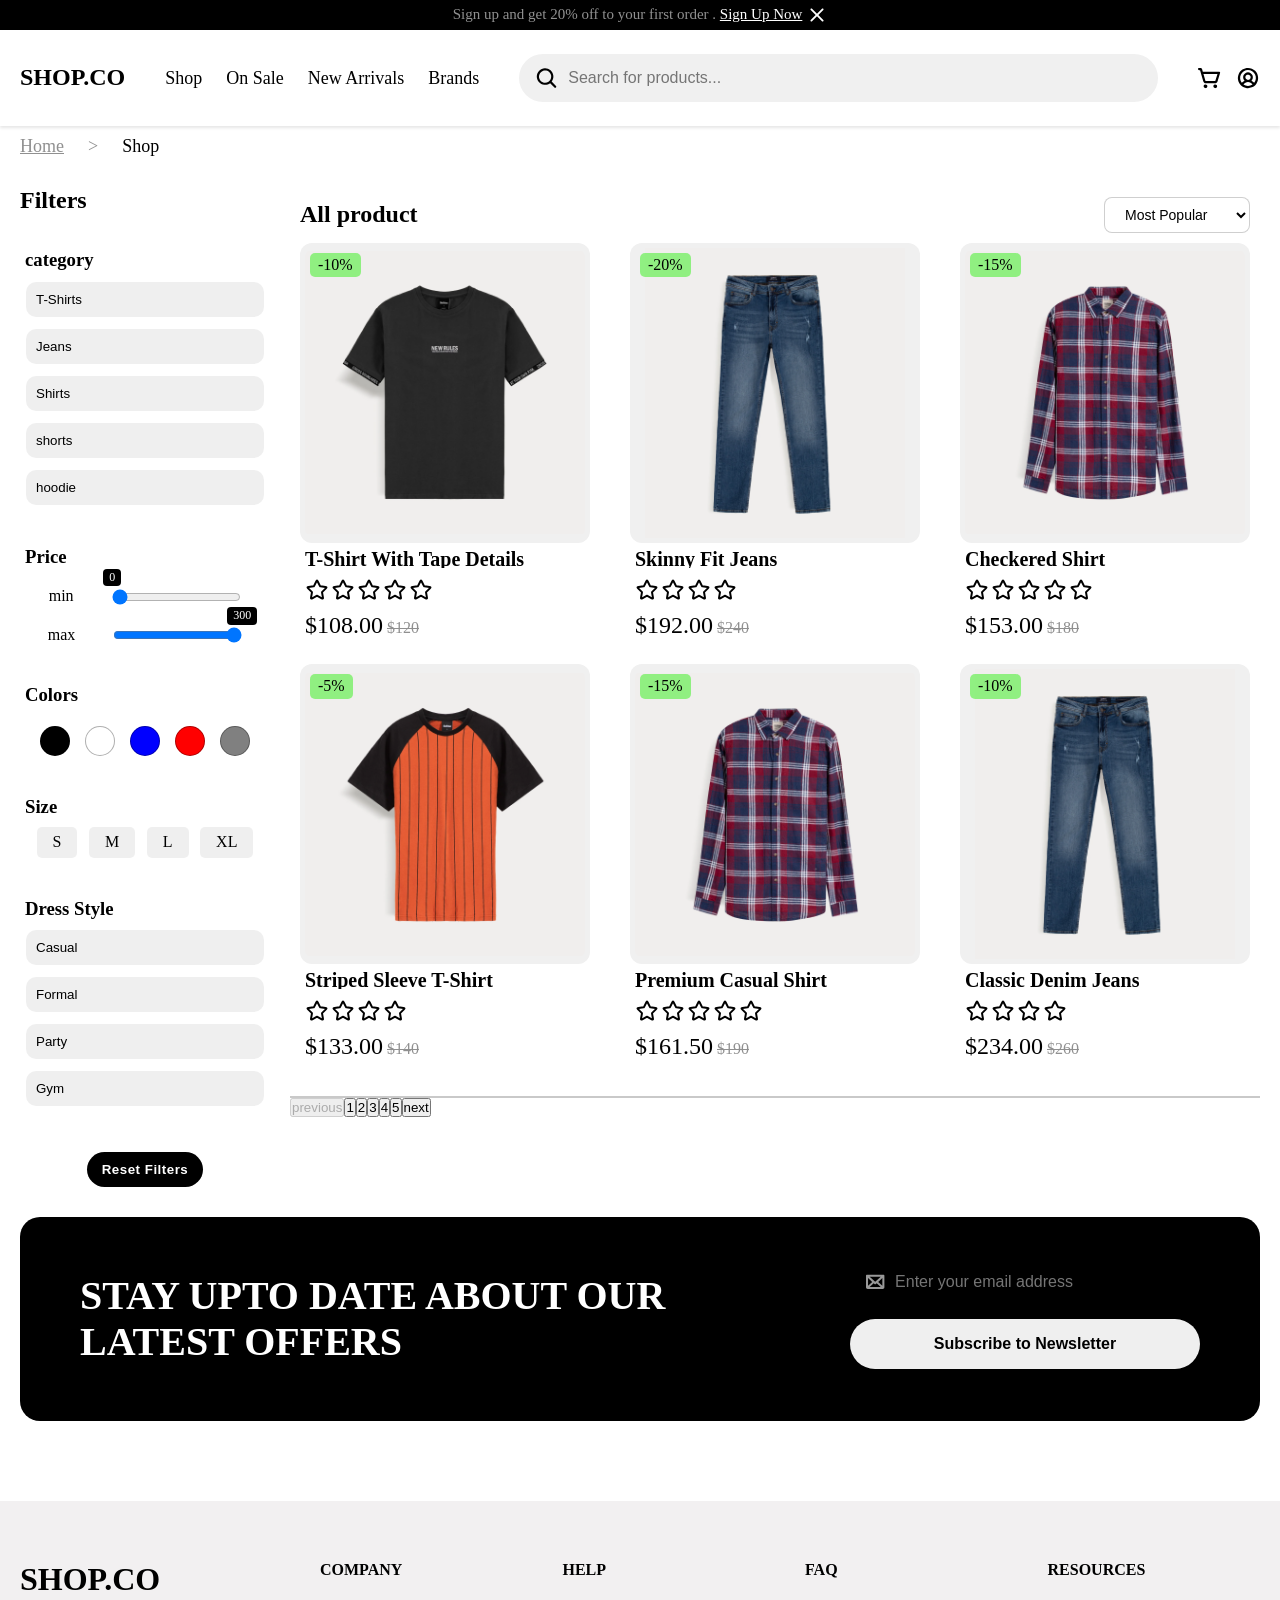
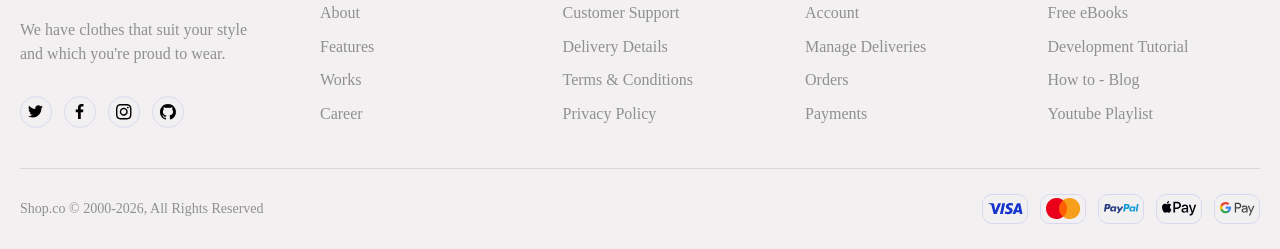
==== commit 576094ab: "feat: add pagination with prev/next navigation and expand product data to 30 items" ====
--- a/pages/Shop.html
+++ b/pages/Shop.html
@@ -125,8 +125,9 @@
                     </select>
                 </div>
                 <div class="products-grid" id="products-grid"></div>
+                <div class="pagination" id="pagination"></div>
             </div>
-
+            
         </div>
         <!--newsletter  -->
         <section class="newsletter-section"></section>
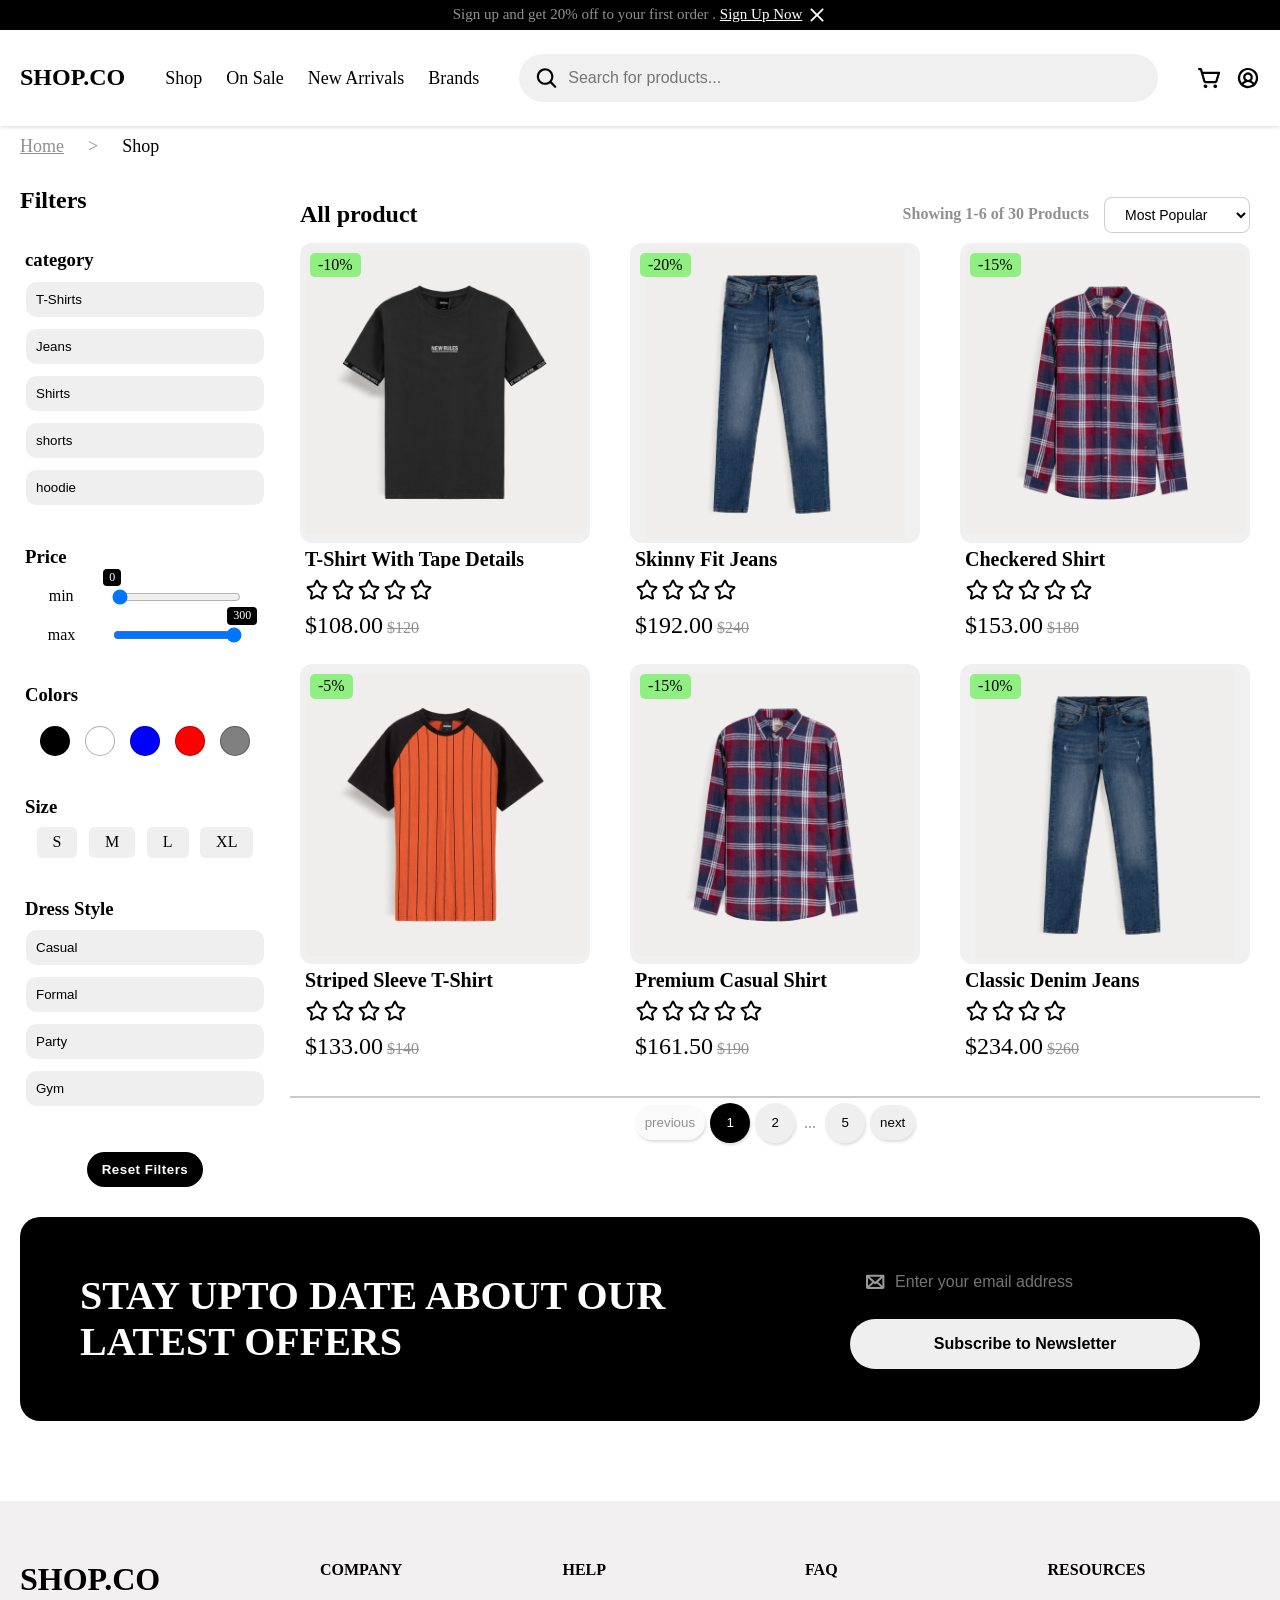
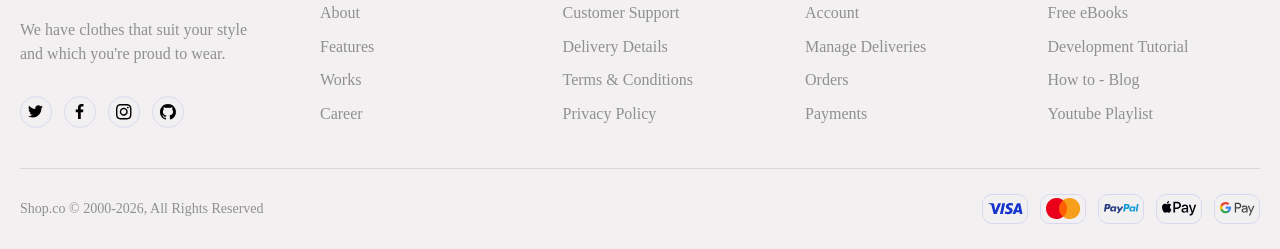
==== commit 00e4732e: "feat: add product count display (Showing X-Y of Z Products)" ====
--- a/pages/Shop.html
+++ b/pages/Shop.html
@@ -113,10 +113,14 @@
                     <button type="button" id="reset-filters-btn">Reset Filters</button>
                 </div>
             </aside>
+            <!-- products -->
             <div class="product-area">
-
                 <div class="products-area-header">
+                    <!-- title / x-y of total Items / sort / -->
                     <h1 class="product-title">All product</h1>
+                    <div class="product-count-cover">
+                        <span id="product-count"></span>
+                    </div>
                     <select name="" id="" class="sort-select">
                         <option value="popular">Most Popular</option>
                         <option value="low-price">Lowest Price</option>
@@ -127,7 +131,6 @@
                 <div class="products-grid" id="products-grid"></div>
                 <div class="pagination" id="pagination"></div>
             </div>
-            
         </div>
         <!--newsletter  -->
         <section class="newsletter-section"></section>
--- a/assets/css/variable.css
+++ b/assets/css/variable.css
@@ -8,6 +8,7 @@
   --bg-black: #000000;
 
   --shado-black:#0000001a;
+  --shado-gray-liter: rgb(222, 222, 222);;
 
   --bor-blk-liter: #00000036;
   /* text colors */
--- a/assets/css/shop.css
+++ b/assets/css/shop.css
@@ -261,3 +261,60 @@
   font-weight: bold;
   letter-spacing: 0.5px;
 }
+/* pagination  */
+.pagination {
+  padding: 5px;
+  display: flex;
+  align-items: center;
+  justify-content: center;
+  gap: 5px;
+
+  & button {
+    width: 40px;
+    height: 40px;
+    border: none;
+    padding: 10px;
+    border-radius: 50%;
+    color: var(--txt-primary);
+    box-shadow: 1px 2px 3px var(--shado-gray-liter);
+    user-select: none;
+    display: flex;
+    align-items: center;
+    justify-content: center;
+  }
+  & button.active {
+    background-color: var(--bg-black);
+    color: var(--txt-white);
+    border: 1px solid var(--bor-blk-liter);
+  }
+}
+
+#prev-page:disabled,
+#next-page:disabled {
+  color: var(--txt-secondary);
+  cursor: not-allowed;
+}
+#prev-page,
+#next-page {
+  border-radius: 9999px;
+  width: fit-content;
+  height: fit-content;
+}
+.pagination-dots {
+  padding: 8px 4px;
+  color: var(--txt-secondary);
+  user-select: none;
+}
+
+.product-count-cover {
+  flex: 1 1 0%;
+  display: flex;
+  align-items: center;
+  justify-content: end;
+  padding: 0px 15px;
+}
+
+#product-count {
+  color: var(--txt-secondary);
+  font-weight:bold ;
+}
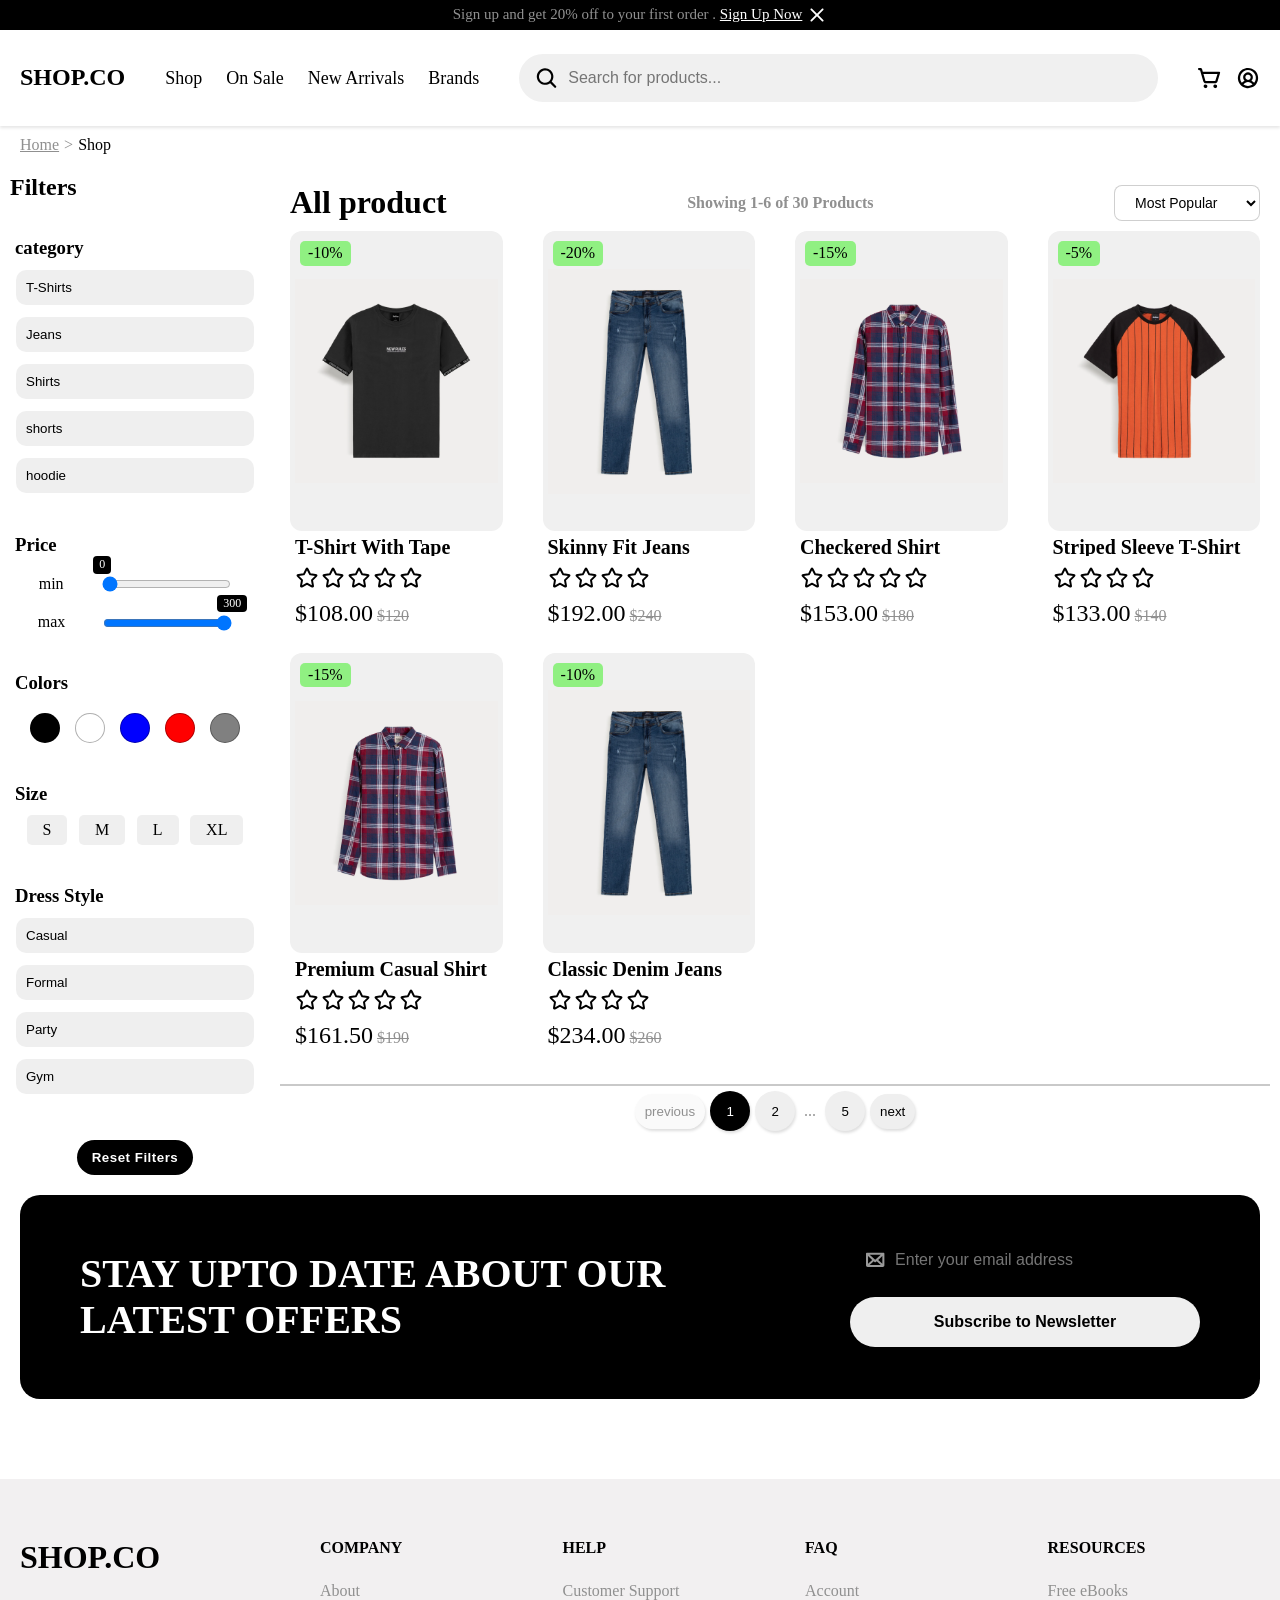
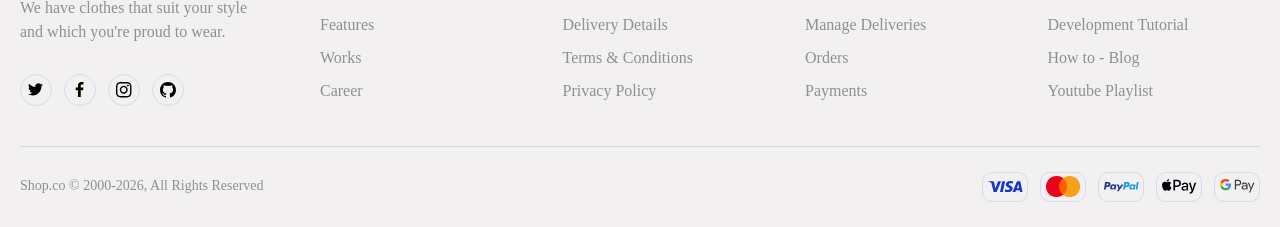
==== commit 674a62fd: "feat: make shop page fully responsive with mobile filter drawer and layout fixes" ====
--- a/pages/Shop.html
+++ b/pages/Shop.html
@@ -15,12 +15,22 @@
     <main>
         <nav class="breadcrumb">
             <a href="../index.html">Home</a>
-            <span>></span>
-            <span class="breadcrumb-current">Shop</span>
+            <span class="breadcrumb-arrow"> > </span>
+            <span class="breadcrumb-current"> Shop</span>
         </nav>
 
         <div class="shop-layout">
+            <div class="mobile-filter-btn-cover">
+                <button id="mobile-filter-btn" class="mobile-filter-btn" type="button">
+                    Filters
+                </button>
+            </div>
+            <div class="filter-overlay"></div>
             <aside class="filters-sidebar">
+                <div class="filter-close-btn-cover">
+
+                    <button class="filter-close-btn" type="button"> X </button>
+                </div>
                 <h2>Filters</h2>
                 <!-- category -->
                 <div class="filter-group">
@@ -121,12 +131,14 @@
                     <div class="product-count-cover">
                         <span id="product-count"></span>
                     </div>
-                    <select name="" id="" class="sort-select">
-                        <option value="popular">Most Popular</option>
-                        <option value="low-price">Lowest Price</option>
-                        <option value="high-price">Highest Price</option>
-                        <option value="high-rating">Highest Rating</option>
-                    </select>
+                    <div class="select-sort-products-cover">
+                        <select name="" id="" class="sort-select">
+                            <option value="popular">Most Popular</option>
+                            <option value="low-price">Lowest Price</option>
+                            <option value="high-price">Highest Price</option>
+                            <option value="high-rating">Highest Rating</option>
+                        </select>
+                    </div>
                 </div>
                 <div class="products-grid" id="products-grid"></div>
                 <div class="pagination" id="pagination"></div>
--- a/assets/css/variable.css
+++ b/assets/css/variable.css
@@ -6,6 +6,8 @@
   --bg-cards-l: #f0f0f0;
   --bg-cards-lighter:  #00000010;
   --bg-black: #000000;
+
+  --overlay-color: #00000080; 
 
   --shado-black:#0000001a;
   --shado-gray-liter: rgb(222, 222, 222);;
--- a/assets/css/style.css
+++ b/assets/css/style.css
@@ -81,7 +81,7 @@
   font-weight: 700;
   font-family: Cambria, Cochin, Georgia, Times, "Times New Roman", serif;
 }
-nav {
+#navigation-links {
   display: flex;
   align-items: center;
   gap: 24px;
@@ -113,7 +113,7 @@
     flex: 1 1 0%;
     padding-inline-start: 20px;
   }
-  nav {
+  #navigation-links {
     position: absolute;
     z-index: 1000;
     top: 70px;
@@ -167,7 +167,7 @@
     }
   }
 
-  .nav-control-checkbox:checked ~ nav {
+  .nav-control-checkbox:checked ~ #navigation-links {
     transform: translateX(0);
     display: flex;
   }
@@ -290,12 +290,19 @@
   background-color: var(--bg-secondary);
 }
 .max-width-cover {
-  display: flex;
+  display: grid;
+  grid-template-areas: "info" "heroImage";
   width: 100%;
   max-width: 1320px;
   height: 100%;
 }
+@media (max-width: 768px) {
+  .max-width-cover {
+    grid-template-areas: "heroImage" "info";
+  }
+}
 .info {
+  grid-area: info;
   width: 50%;
   padding-top: 60px;
   padding-bottom: 120px;
@@ -341,6 +348,7 @@
   }
 }
 .hero-image {
+  grid-area: heroImage;
   width: 50%;
   position: relative;
 
@@ -866,6 +874,7 @@
   color: var(--txt-white);
   font-size: clamp(24px, 4vw, 40px);
   font-weight: bold;
+  user-select: none;
 }
 
 .newsletter-form {
--- a/assets/css/shop.css
+++ b/assets/css/shop.css
@@ -25,40 +25,104 @@
 .breadcrumb-current {
   color: var(--txt-primary);
 }
+.breadcrumb-arrow {
+  margin-inline: 5px;
+}
 .shop-layout {
-  display: flex;
+  display: grid;
+  grid-template-columns: 250px 1fr;
+  grid-template-areas: "filters products";
   gap: 20px;
   width: 100%;
   max-width: 1320px;
-  padding: 20px;
+  padding: 10px;
+}
+.mobile-filter-btn-cover {
+  display: none;
+  justify-content: end;
+  position: sticky;
+  top: 100px;
+  z-index: 1;
+}
+.mobile-filter-btn {
+  grid-area: filter-btn;
+  width: 100px;
+  padding: 7px 5px;
+  border: none;
+  border-radius: 9999px;
+  background-color: var(--bg-black);
+  color: var(--txt-white);
 }
 .filters-sidebar {
-  width: 250px;
-  flex-shrink: 0;
+  grid-area: filters;
   display: flex;
   flex-direction: column;
-  justify-content: start;
+  width: 100%;
+  max-width: 250px;
   gap: 30px;
 }
 .product-area {
   flex: 1;
+  grid-area: products;
 }
 .products-area-header {
   display: flex;
   align-items: center;
   justify-content: space-between;
   padding: 10px;
+  flex-wrap: wrap;
 }
 .product-title {
-  font-size: x-large;
-}
-
+  font-size: clamp(20px, 5vw, 32px);
+}
+@media (max-width: 768px) {
+  .products-area-header {
+    flex-direction: column;
+    align-items: start;
+    gap: 10px;
+  }
+  .select-sort-products-cover {
+    width: 100%;
+    display: flex;
+    justify-content: end;
+  }
+}
 /* product grid */
 .products-grid {
+  display: grid;
+  grid-template-columns: repeat(auto-fit, minmax(220px, 1fr));
+  gap: 20px;
+
+  list-style: none;
   border-bottom: 2px solid var(--bor-blk-liter);
   padding-bottom: 30px;
 }
-
+.filter-overlay {
+  position: fixed;
+  top: 0;
+  right: 0;
+  left: 0;
+  bottom: 0;
+  z-index: 999;
+  background-color: var(--overlay-color);
+  opacity: 0;
+  pointer-events: none;
+  transition: opacity 0.3s ease;
+}
+.filter-close-btn-cover {
+  display: flex;
+  justify-content: end;
+  display: none;
+}
+.filter-close-btn {
+  width: 30px;
+  height: 30px;
+  border-radius: 50%;
+  border: none;
+  background-color: var(--bg-black);
+  color: var(--txt-white);
+  box-shadow: 2px 3px 5px var(--shado-gray-liter);
+}
 .sort-select {
   padding: 8px 16px;
   border: 1px solid #00000030;
@@ -77,12 +141,6 @@
 
 .sort-select:focus {
   border-color: var(--bg-black);
-}
-.products-grid {
-  display: grid;
-  grid-template-columns: repeat(3, 1fr);
-  gap: 20px;
-  list-style: none;
 }
 
 .empty-state {
@@ -268,6 +326,7 @@
   align-items: center;
   justify-content: center;
   gap: 5px;
+  flex-wrap: wrap;
 
   & button {
     width: 40px;
@@ -288,6 +347,15 @@
     border: 1px solid var(--bor-blk-liter);
   }
 }
+@media (max-width: 768px) {
+  .pagination {
+    gap: 3px;
+  }
+  .pagination button {
+    padding: 6px 10px;
+    font-size: 13px;
+  }
+}
 
 #prev-page:disabled,
 #next-page:disabled {
@@ -307,14 +375,62 @@
 }
 
 .product-count-cover {
+  width: 100%;
   flex: 1 1 0%;
   display: flex;
   align-items: center;
-  justify-content: end;
-  padding: 0px 15px;
+  justify-content: center;
+  padding: 5px 0px;
 }
 
 #product-count {
   color: var(--txt-secondary);
-  font-weight:bold ;
-}
+  font-weight: bold;
+}
+
+/* media */
+
+@media (max-width: 768px) {
+  .shop-layout {
+    grid-template-columns: 1fr;
+    grid-template-areas: "filter-btn" "products" "filters";
+  }
+  .mobile-filter-btn-cover {
+    display: flex;
+    position: sticky;
+    top: 105px;
+    z-index: 1;
+  }
+
+  .filters-sidebar {
+    position: fixed;
+    left: 0;
+    right: 0;
+    bottom: 0;
+    max-width: 100%;
+    max-height: 80dvh;
+    background-color: var(--bg-primary);
+    border-radius: 20px 20px 0 0;
+    border-top: 1px solid var(--bor-blk-liter);
+    padding: 20px;
+    z-index: 1000;
+    overflow-y: auto;
+    transform: translateY(100%);
+    transition: transform 0.3s ease;
+  }
+  .filters-sidebar.show {
+    transform: translateY(0);
+  }
+
+  .filter-overlay.show {
+    opacity: 1;
+    pointer-events: auto;
+  }
+
+  .filter-close-btn-cover {
+    display: flex;
+  }
+  .product-count-cover {
+    justify-content: start;
+  }
+}
